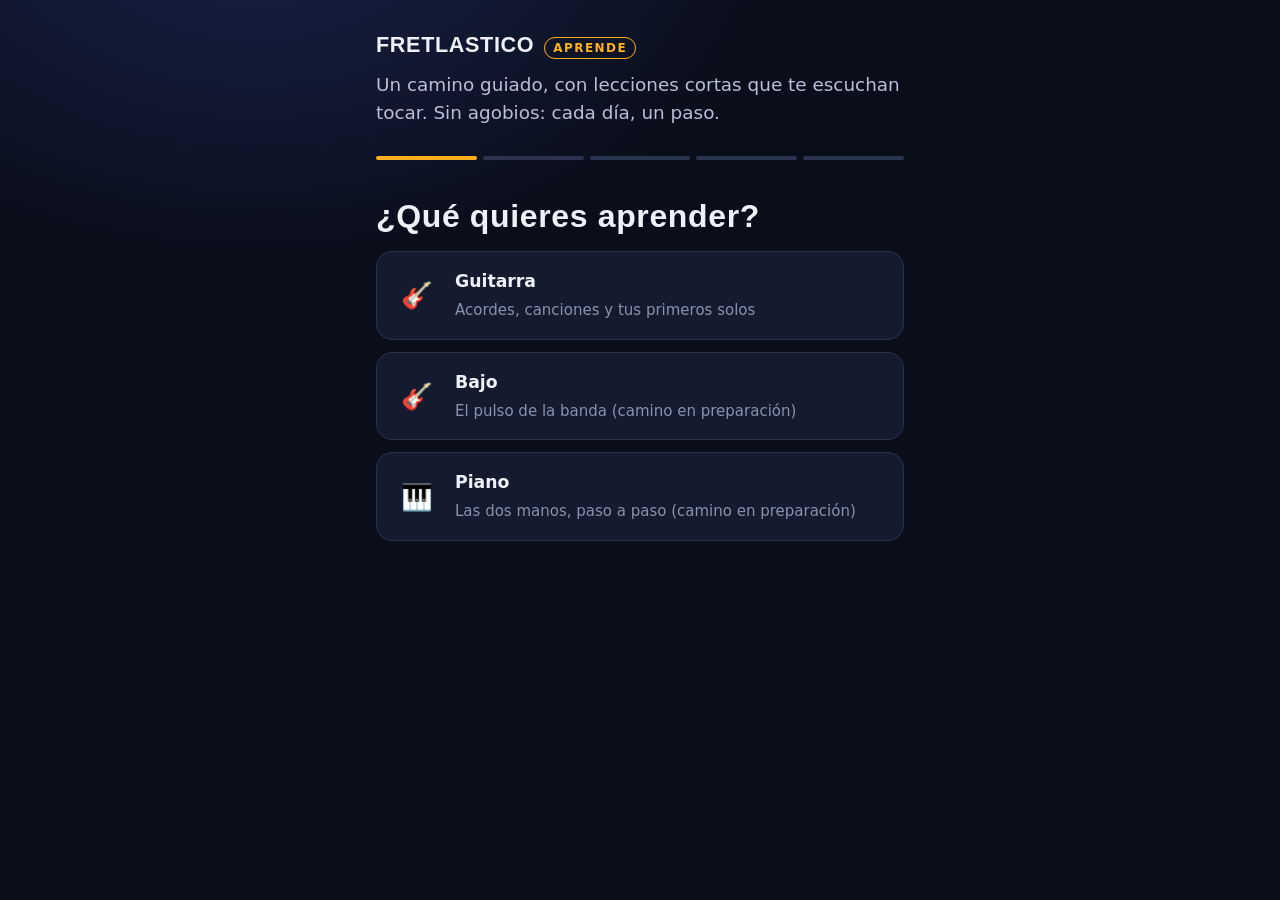
==== aprende/index.html @ ab354a30 "Aprende (prototipo guiado) y Taller fase 1 (interfaz) Aprende (aprende/): camino guiado de guitarra " ====
<!DOCTYPE html>
<html lang="es">
<head>
<meta charset="UTF-8">
<meta name="viewport" content="width=device-width, initial-scale=1, viewport-fit=cover">
<title>Fretlastico Aprende</title>
<meta name="description" content="Aprende guitarra paso a paso con lecciones cortas que te escuchan tocar.">
<meta name="theme-color" content="#0A0E1A">
<meta http-equiv="Content-Security-Policy" content="default-src 'self'; script-src 'self'; style-src 'self' https://fonts.googleapis.com; font-src https://fonts.gstatic.com; img-src 'self' data:; media-src 'self' blob:; connect-src 'self'; base-uri 'none'; form-action 'none'">
<link rel="manifest" href="manifest.webmanifest">
<link rel="icon" href="icono.svg" type="image/svg+xml">
<link rel="preconnect" href="https://fonts.googleapis.com">
<link rel="preconnect" href="https://fonts.gstatic.com" crossorigin>
<link rel="stylesheet" href="https://fonts.googleapis.com/css2?family=Oswald:wght@500;600;700&family=Inter:wght@400;500;600;700&display=swap">
<link rel="stylesheet" href="css/aprende.css">
<script type="module" src="js/app.js"></script>
</head>
<body>
<div id="app"><p class="cargando">Cargando…</p></div>
<div id="aviso-vivo" class="solo-lector" aria-live="polite"></div>
<noscript><p class="cargando">Fretlastico Aprende necesita JavaScript.</p></noscript>
</body>
</html>
---- aprende/css/aprende.css ----
/* Fretlastico Aprende: primero el móvil, con la paleta del Taller y botones grandes. */
:root {
  --fondo: #0A0E1A;
  --fondo-brillo: radial-gradient(900px 600px at 20% -10%, #182248 0%, #0A0E1A 60%);
  --panel: #141B2E;
  --panel-2: #1A2340;
  --borde: #2A3450;
  --tinta: #EDF1F9;
  --tinta-2: #B7C0D8;
  --tinta-3: #8792AC;
  --coral: #FF6B6B;
  --ambar: #FFB020;
  --azul: #5B8CFF;
  --verde: #5FCB8F;
  --madera: #2f333a;
  --metal: #c9c3b6;
  --radio: 16px;
  --titulo: 'Oswald', 'Arial Narrow', sans-serif;
  --texto: 'Inter', system-ui, sans-serif;
}
* { box-sizing: border-box; }
html { -webkit-text-size-adjust: 100%; }
body {
  margin: 0; min-height: 100vh; background: var(--fondo); background-image: var(--fondo-brillo); background-attachment: fixed;
  color: var(--tinta); font: 400 17px/1.55 var(--texto);
}
a { color: var(--azul); }
h1, h2 { font-family: var(--titulo); font-weight: 600; letter-spacing: .02em; line-height: 1.15; margin: 1.2em 0 .5em; }
h1 { font-size: 2rem; } h2 { font-size: 1.4rem; }
h1:focus, h2:focus { outline: none; }
p { margin: .6em 0; }
:focus-visible { outline: 3px solid var(--ambar); outline-offset: 3px; border-radius: 6px; }
.solo-lector { position: absolute; width: 1px; height: 1px; overflow: hidden; clip: rect(0 0 0 0); white-space: nowrap; }
.cargando { text-align: center; margin-top: 40vh; color: var(--tinta-3); }

.pantalla { max-width: 560px; margin: 0 auto; padding: 8px 16px 120px; }
.nota { color: var(--tinta-3); font-size: .92rem; }
.grande { font-size: 1.2rem; }

/* marca */
.marca { display: inline-flex; align-items: baseline; gap: 10px; text-decoration: none; color: var(--tinta); }
.logo { font: 700 1.35rem/1 var(--titulo); letter-spacing: .03em; }
.sello { font: 600 .75rem/1 var(--texto); text-transform: uppercase; letter-spacing: .12em; color: var(--ambar); border: 1px solid currentColor; padding: 4px 8px; border-radius: 99px; }
.cabecera { position: sticky; top: 0; z-index: 5; display: flex; justify-content: space-between; align-items: center;
  padding: 12px 16px; padding-top: max(12px, env(safe-area-inset-top)); background: rgba(10, 14, 26, .85); backdrop-filter: blur(10px); border-bottom: 1px solid var(--borde); }
.icono { display: grid; place-items: center; width: 44px; height: 44px; border-radius: 50%; text-decoration: none; color: var(--tinta); font-size: 1.2rem; background: var(--panel); border: 1px solid var(--borde); }

/* botones */
.boton { display: inline-flex; align-items: center; justify-content: center; gap: 8px; min-height: 52px; padding: 0 22px;
  border: 0; border-radius: 99px; background: linear-gradient(180deg, #FFC14D, var(--ambar)); color: #1b1300;
  font: 700 1rem var(--texto); text-decoration: none; cursor: pointer; transition: transform .1s, filter .2s; }
.boton:active { transform: scale(.97); }
.boton:disabled { background: var(--panel-2); color: var(--tinta-3); cursor: not-allowed; }
.boton.secundario { background: var(--panel); color: var(--tinta); border: 1px solid var(--borde); }
.boton.peligro { background: transparent; color: var(--coral); border: 1px solid var(--coral); }
.boton.latido { animation: latido 1.4s ease-in-out 2; }
@keyframes latido { 50% { transform: scale(1.06); filter: brightness(1.15); } }
.enlace { background: none; border: 0; color: var(--tinta-2); font: 500 .95rem var(--texto); text-decoration: underline; cursor: pointer; padding: 12px 4px; min-height: 44px; }
.acciones { display: flex; flex-wrap: wrap; gap: 10px; align-items: center; margin: 14px 0; }
.redondo { width: 44px; height: 44px; border-radius: 50%; border: 1px solid var(--borde); background: var(--panel); color: var(--tinta); font-size: 1.4rem; cursor: pointer; }

/* bienvenida */
.bienvenida { padding-top: max(32px, env(safe-area-inset-top)); }
.entradilla { font-size: 1.15rem; color: var(--tinta-2); }
.puntos { display: flex; gap: 6px; margin-top: 28px; }
.puntos span { flex: 1; height: 4px; border-radius: 4px; background: var(--borde); }
.puntos span.on { background: var(--ambar); }
.opciones { display: grid; gap: 12px; }
.opcion { display: flex; align-items: center; gap: 16px; width: 100%; text-align: left; padding: 16px 18px; min-height: 76px;
  background: var(--panel); color: var(--tinta); border: 1px solid var(--borde); border-radius: var(--radio); cursor: pointer; font: inherit; }
.opcion:hover, .opcion:focus-visible { border-color: var(--ambar); background: var(--panel-2); }
.opcion .ic { font: 700 1.6rem var(--titulo); width: 44px; text-align: center; flex: none; }
.opcion b { display: block; font-size: 1.08rem; }
.opcion small { color: var(--tinta-3); }

/* inicio */
.resumen { display: grid; grid-template-columns: repeat(3, 1fr); gap: 10px; margin-top: 18px; }
.dato { background: var(--panel); border: 1px solid var(--borde); border-radius: var(--radio); padding: 12px; text-align: center; }
.dato b { display: block; font: 600 1.5rem var(--titulo); }
.dato small { color: var(--tinta-3); font-size: .8rem; }
.tarjeta { display: flex; align-items: center; gap: 14px; padding: 18px; margin: 10px 0; border-radius: var(--radio); text-decoration: none; color: var(--tinta);
  background: var(--panel); border: 1px solid var(--borde); }
.tarjeta.principal { background: linear-gradient(135deg, #22305c, #141B2E); border-color: var(--azul); box-shadow: 0 10px 30px rgba(91, 140, 255, .18); }
.tarjeta .ic { font-size: 2rem; flex: none; }
.tarjeta small { color: var(--ambar); font-weight: 600; text-transform: uppercase; letter-spacing: .08em; font-size: .72rem; }
.tarjeta b { display: block; font: 600 1.25rem var(--titulo); margin: 2px 0; }
.tarjeta .obj { color: var(--tinta-2); font-size: .92rem; }
.tarjeta .flecha { margin-left: auto; width: 44px; height: 44px; flex: none; display: grid; place-items: center; border-radius: 50%; background: var(--ambar); color: #1b1300; }
.camino { list-style: none; padding: 0; margin: 0; position: relative; }
.camino::before { content: ''; position: absolute; left: 21px; top: 20px; bottom: 20px; width: 2px; background: var(--borde); }
.camino li > a, .camino li.proxima { display: flex; gap: 14px; align-items: flex-start; padding: 10px 0; text-decoration: none; color: var(--tinta); position: relative; }
.camino small { display: block; color: var(--tinta-3); font-size: .85rem; }
.hito { flex: none; width: 44px; height: 44px; border-radius: 50%; display: grid; place-items: center; font: 600 1.05rem var(--titulo);
  background: var(--panel); border: 2px solid var(--borde); position: relative; }
.camino .hecha .hito { background: var(--verde); border-color: var(--verde); color: #08210f; }
.camino .actual .hito { border-color: var(--ambar); color: var(--ambar); box-shadow: 0 0 0 5px rgba(255, 176, 32, .15); }
.camino .proxima { opacity: .5; }
.taller { margin-top: 28px; padding: 18px; border-radius: var(--radio); background: var(--panel); border: 1px dashed var(--borde); }
.taller h2 { margin-top: 0; }
.pie { text-align: center; margin: 40px 0 0; font-size: .85rem; }
.pie a { color: var(--tinta-3); }

/* reproductor */
.barra { position: sticky; top: 0; z-index: 5; display: flex; align-items: center; gap: 12px; padding: 10px 16px; padding-top: max(10px, env(safe-area-inset-top));
  background: rgba(10, 14, 26, .9); backdrop-filter: blur(10px); }
.progreso { flex: 1; height: 8px; border-radius: 8px; background: var(--panel-2); overflow: hidden; }
.progreso span { display: block; height: 100%; background: linear-gradient(90deg, var(--azul), var(--verde)); border-radius: 8px; transition: width .3s; }
.contador { color: var(--tinta-3); font-size: .85rem; min-width: 34px; text-align: right; }
.paso h2 { font-size: 1.7rem; margin-top: .6em; }
.navegacion { position: fixed; left: 0; right: 0; bottom: 0; display: flex; justify-content: space-between; align-items: center; gap: 8px;
  padding: 12px 16px; padding-bottom: max(12px, env(safe-area-inset-bottom)); background: rgba(10, 14, 26, .95); border-top: 1px solid var(--borde); }
.navegacion .boton { min-width: 120px; }
.figura { margin: 16px 0; padding: 12px; background: var(--panel); border: 1px solid var(--borde); border-radius: var(--radio); text-align: center; }
.figura figcaption { margin-top: 8px; color: var(--tinta-2); }
.micro { margin: 18px 0; padding: 16px; border-radius: var(--radio); background: rgba(91, 140, 255, .08); border: 1px solid rgba(91, 140, 255, .35); }
.lectura { font-weight: 600; min-height: 1.6em; }
.objetivo-nota { font: 600 1.2rem var(--titulo); color: var(--ambar); text-align: center; }
.celebracion { font-size: 4.5rem; text-align: center; margin-top: 24px; animation: salto .8s ease-out; }
@keyframes salto { 0% { transform: scale(.3) rotate(-20deg); opacity: 0; } 70% { transform: scale(1.15); } }

/* dibujos */
svg { display: block; width: 100%; height: auto; }
.mastil { max-height: 260px; }
.mastil .cuerda, .diagrama .cuerda { stroke: var(--metal); }
.mastil .traste { stroke: #6f6a60; stroke-width: 3; }
.mastil .cejuela, .diagrama .cejuela { stroke: #ede4d3; stroke-width: 7; }
.mastil .marca-traste { fill: #3b414b; }
.mastil .nombre-cuerda { fill: var(--tinta-2); font: 600 14px var(--texto); }
.mastil .num-traste { fill: var(--tinta-3); font: 500 12px var(--texto); }
.punto.objetivo { fill: var(--ambar); stroke: #fff3; stroke-width: 6; }
.punto.hecho { fill: var(--verde); }
.punto.suave { fill: #2a3352; stroke: #4a5680; stroke-width: 1.5; }
.punto-texto { fill: #10131c; font: 700 12px var(--texto); }
.punto.suave + .punto-texto { fill: var(--tinta-2); }
.diagrama { max-width: 240px; margin: 0 auto; }
.diagrama .traste { stroke: #6f6a60; stroke-width: 2; }
.diagrama-titulo { fill: var(--tinta); font: 600 22px var(--titulo); }
.diagrama .dedo { fill: var(--ambar); }
.diagrama .dedo-num { fill: #1b1300; font: 700 15px var(--texto); }
.diagrama .al-aire { fill: none; stroke: var(--tinta); stroke-width: 2; }
.diagrama .muda { fill: var(--coral); font: 700 15px var(--texto); }

/* afinador */
.cuerdas { display: grid; grid-template-columns: repeat(6, 1fr); gap: 6px; margin: 14px 0; }
.cuerda-chip { display: flex; flex-direction: column; align-items: center; padding: 8px 2px; min-height: 60px; border-radius: 12px;
  background: var(--panel); color: var(--tinta); border: 1px solid var(--borde); cursor: pointer; font: inherit; }
.cuerda-chip small { color: var(--tinta-3); font-size: .72rem; }
.cuerda-chip b { font-size: .82rem; }
.cuerda-chip.escuchando { border-color: var(--azul); box-shadow: 0 0 0 3px rgba(91, 140, 255, .25); }
.cuerda-chip.hecha { background: rgba(95, 203, 143, .18); border-color: var(--verde); }
.medidor { position: relative; height: 56px; margin: 16px 0 6px; border-radius: 12px; background: linear-gradient(90deg, #3a1f2b, var(--panel) 40%, var(--panel) 60%, #3a1f2b); overflow: hidden; }
.zona-ok { position: absolute; left: 46%; width: 8%; top: 0; bottom: 0; background: rgba(95, 203, 143, .3); }
.aguja { position: absolute; left: 50%; top: 6px; bottom: 6px; width: 4px; margin-left: -2px; border-radius: 2px; background: var(--ambar); opacity: .25; transition: left .12s, opacity .2s; }

/* acordes y cambios */
.chip-nota { display: inline-block; margin: 2px; padding: 2px 10px; border-radius: 99px; background: var(--panel-2); color: var(--tinta-3); font-size: .85rem; transition: all .15s; }
.chip-nota.on { background: var(--verde); color: #08210f; }
.rasgueos { display: flex; gap: 10px; justify-content: center; margin: 14px 0 6px; }
.rasgueos span { width: 18px; height: 18px; border-radius: 50%; background: var(--panel-2); border: 2px solid var(--borde); }
.rasgueos span.on { background: var(--verde); border-color: var(--verde); }
.escenario { display: grid; grid-template-columns: 1fr auto; align-items: center; gap: 12px; }
.siguiente-acorde { color: var(--tinta-3); font-size: .95rem; text-align: center; }
.siguiente-acorde b { display: block; font: 600 2rem var(--titulo); color: var(--tinta-2); }
.cuenta { display: flex; justify-content: center; gap: 12px; margin: 10px 0; }
.cuenta span { width: 54px; height: 54px; border-radius: 50%; display: grid; place-items: center; font: 600 1.4rem var(--titulo); background: var(--panel); border: 2px solid var(--borde); color: var(--tinta-3); transition: all .08s; }
.cuenta span.on { background: var(--ambar); border-color: var(--ambar); color: #1b1300; transform: scale(1.08); }
.tempo { display: flex; align-items: center; gap: 8px; margin-left: auto; }
.tempo b { font: 600 1.4rem var(--titulo); min-width: 44px; text-align: center; }
.tempo small { color: var(--tinta-3); }

/* ajustes */
.grupo { border: 1px solid var(--borde); border-radius: var(--radio); padding: 14px 16px; margin: 16px 0; }
.grupo legend { padding: 0 6px; color: var(--tinta-2); font-weight: 600; }
.pastilla { min-height: 44px; padding: 0 16px; margin: 4px 4px 4px 0; border-radius: 99px; border: 1px solid var(--borde); background: var(--panel); color: var(--tinta); font: 500 .95rem var(--texto); cursor: pointer; }
.pastilla.activa { background: var(--azul); border-color: var(--azul); color: #fff; }

@media (min-width: 720px) {
  body { font-size: 18px; }
  .navegacion { left: 50%; transform: translateX(-50%); max-width: 560px; border: 1px solid var(--borde); border-bottom: 0; border-radius: 18px 18px 0 0; }
}
@media (prefers-reduced-motion: reduce) {
  *, *::before, *::after { animation: none !important; transition: none !important; }
}
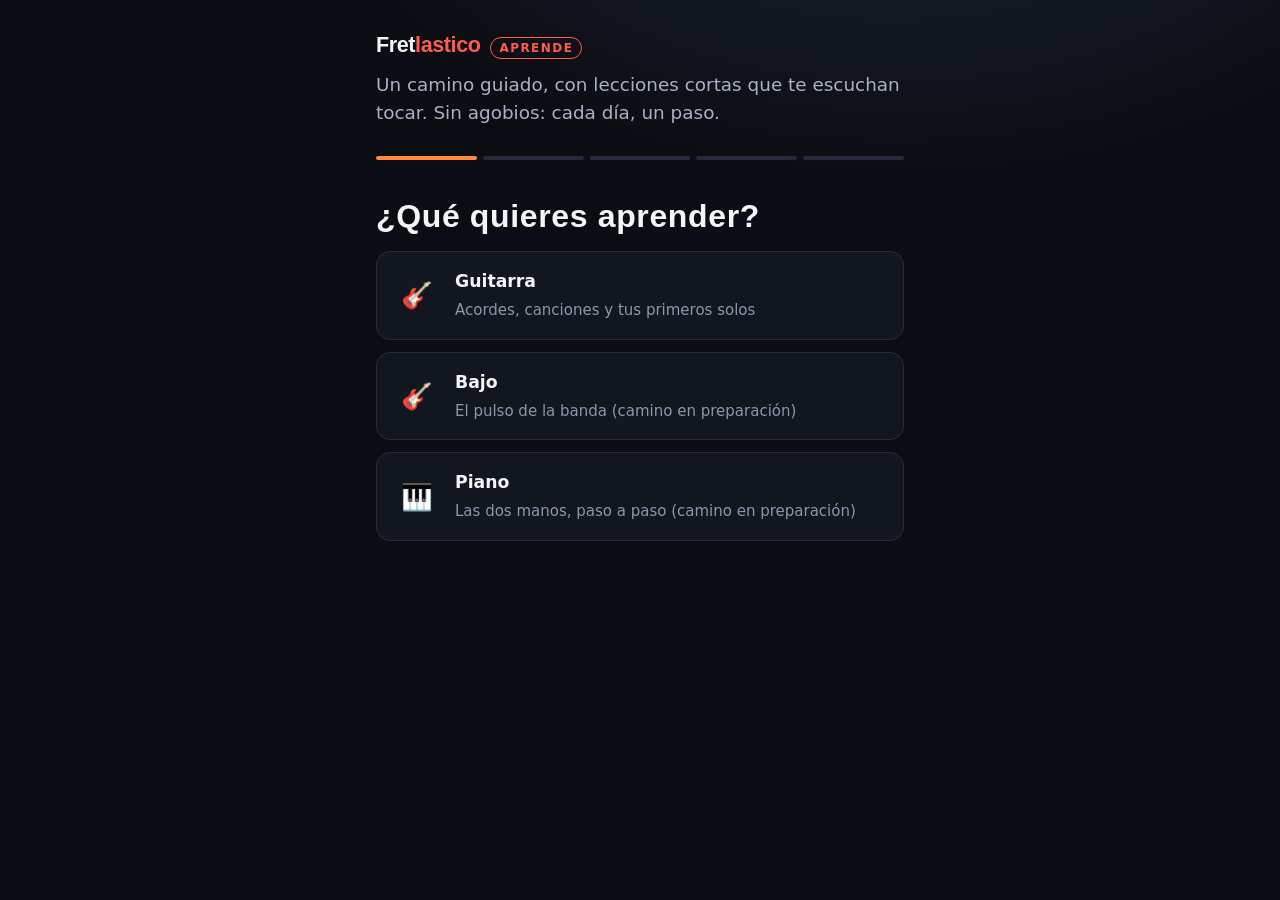
==== commit ea9fbcf4: "Ébano en el panel de práctica, Acordes, Tríadas y Aprende - Panel de práctica: transporte arriba (Re" ====
--- a/aprende/index.html
+++ b/aprende/index.html
@@ -5,13 +5,13 @@
 <meta name="viewport" content="width=device-width, initial-scale=1, viewport-fit=cover">
 <title>Fretlastico Aprende</title>
 <meta name="description" content="Aprende guitarra paso a paso con lecciones cortas que te escuchan tocar.">
-<meta name="theme-color" content="#0A0E1A">
+<meta name="theme-color" content="#0B0D12">
 <meta http-equiv="Content-Security-Policy" content="default-src 'self'; script-src 'self'; style-src 'self' https://fonts.googleapis.com; font-src https://fonts.gstatic.com; img-src 'self' data:; media-src 'self' blob:; connect-src 'self'; base-uri 'none'; form-action 'none'">
 <link rel="manifest" href="manifest.webmanifest">
 <link rel="icon" href="icono.svg" type="image/svg+xml">
 <link rel="preconnect" href="https://fonts.googleapis.com">
 <link rel="preconnect" href="https://fonts.gstatic.com" crossorigin>
-<link rel="stylesheet" href="https://fonts.googleapis.com/css2?family=Oswald:wght@500;600;700&family=Inter:wght@400;500;600;700&display=swap">
+<link rel="stylesheet" href="https://fonts.googleapis.com/css2?family=Space+Grotesk:wght@500;600;700&family=Inter:wght@400;500;600;700&display=swap">
 <link rel="stylesheet" href="css/aprende.css">
 <script type="module" src="js/app.js"></script>
 </head>
--- a/aprende/css/aprende.css
+++ b/aprende/css/aprende.css
@@ -1,21 +1,23 @@
 /* Fretlastico Aprende: primero el móvil, con la paleta del Taller y botones grandes. */
 :root {
-  --fondo: #0A0E1A;
-  --fondo-brillo: radial-gradient(900px 600px at 20% -10%, #182248 0%, #0A0E1A 60%);
-  --panel: #141B2E;
-  --panel-2: #1A2340;
-  --borde: #2A3450;
-  --tinta: #EDF1F9;
-  --tinta-2: #B7C0D8;
-  --tinta-3: #8792AC;
-  --coral: #FF6B6B;
-  --ambar: #FFB020;
-  --azul: #5B8CFF;
-  --verde: #5FCB8F;
-  --madera: #2f333a;
-  --metal: #c9c3b6;
-  --radio: 16px;
-  --titulo: 'Oswald', 'Arial Narrow', sans-serif;
+  /* paleta Ébano, la misma del Taller */
+  --fondo: #0B0D12;
+  --fondo-brillo: radial-gradient(1000px 600px at 70% -20%, #1b2233 0%, #0B0D12 60%);
+  --panel: #12161F;
+  --panel-2: #181D29;
+  --borde: #252B3A;
+  --tinta: #F2F4F8;
+  --tinta-2: #A9B1C4;
+  --tinta-3: #8D96AB;
+  --coral: #FF5A4E;
+  --ambar: #FF8A3D;
+  --azul: #7C9BFF;
+  --verde: #3CC8B4;
+  --tercera: #FFB347;
+  --madera: #17130F;
+  --metal: #d9dde3;
+  --radio: 14px;
+  --titulo: 'Space Grotesk', 'Inter', sans-serif;
   --texto: 'Inter', system-ui, sans-serif;
 }
 * { box-sizing: border-box; }
@@ -39,19 +41,20 @@
 
 /* marca */
 .marca { display: inline-flex; align-items: baseline; gap: 10px; text-decoration: none; color: var(--tinta); }
-.logo { font: 700 1.35rem/1 var(--titulo); letter-spacing: .03em; }
-.sello { font: 600 .75rem/1 var(--texto); text-transform: uppercase; letter-spacing: .12em; color: var(--ambar); border: 1px solid currentColor; padding: 4px 8px; border-radius: 99px; }
+.logo { font: 700 1.35rem/1 var(--titulo); letter-spacing: -.02em; text-transform: none; }
+.logo b { color: var(--coral); font-weight: 700; }
+.sello { font: 600 .75rem/1 var(--texto); text-transform: uppercase; letter-spacing: .12em; color: var(--coral); border: 1px solid currentColor; padding: 4px 8px; border-radius: 99px; }
 .cabecera { position: sticky; top: 0; z-index: 5; display: flex; justify-content: space-between; align-items: center;
   padding: 12px 16px; padding-top: max(12px, env(safe-area-inset-top)); background: rgba(10, 14, 26, .85); backdrop-filter: blur(10px); border-bottom: 1px solid var(--borde); }
 .icono { display: grid; place-items: center; width: 44px; height: 44px; border-radius: 50%; text-decoration: none; color: var(--tinta); font-size: 1.2rem; background: var(--panel); border: 1px solid var(--borde); }
 
 /* botones */
 .boton { display: inline-flex; align-items: center; justify-content: center; gap: 8px; min-height: 52px; padding: 0 22px;
-  border: 0; border-radius: 99px; background: linear-gradient(180deg, #FFC14D, var(--ambar)); color: #1b1300;
-  font: 700 1rem var(--texto); text-decoration: none; cursor: pointer; transition: transform .1s, filter .2s; }
+  border: 0; border-radius: 12px; background: var(--ambar); color: #1a0e04; box-shadow: 0 10px 24px -10px rgba(255,138,61,.7);
+  font: 700 1rem var(--titulo); text-decoration: none; cursor: pointer; transition: transform .1s, filter .2s; }
 .boton:active { transform: scale(.97); }
-.boton:disabled { background: var(--panel-2); color: var(--tinta-3); cursor: not-allowed; }
-.boton.secundario { background: var(--panel); color: var(--tinta); border: 1px solid var(--borde); }
+.boton:disabled { background: var(--panel-2); color: var(--tinta-3); cursor: not-allowed; box-shadow: none; }
+.boton.secundario { background: var(--panel); color: var(--tinta); border: 1px solid var(--borde); box-shadow: none; }
 .boton.peligro { background: transparent; color: var(--coral); border: 1px solid var(--coral); }
 .boton.latido { animation: latido 1.4s ease-in-out 2; }
 @keyframes latido { 50% { transform: scale(1.06); filter: brightness(1.15); } }
@@ -80,7 +83,7 @@
 .dato small { color: var(--tinta-3); font-size: .8rem; }
 .tarjeta { display: flex; align-items: center; gap: 14px; padding: 18px; margin: 10px 0; border-radius: var(--radio); text-decoration: none; color: var(--tinta);
   background: var(--panel); border: 1px solid var(--borde); }
-.tarjeta.principal { background: linear-gradient(135deg, #22305c, #141B2E); border-color: var(--azul); box-shadow: 0 10px 30px rgba(91, 140, 255, .18); }
+.tarjeta.principal { background: linear-gradient(135deg, #1d2333, #12161F); border-color: #3a4256; box-shadow: 0 20px 50px -24px rgba(0,0,0,.85); }
 .tarjeta .ic { font-size: 2rem; flex: none; }
 .tarjeta small { color: var(--ambar); font-weight: 600; text-transform: uppercase; letter-spacing: .08em; font-size: .72rem; }
 .tarjeta b { display: block; font: 600 1.25rem var(--titulo); margin: 2px 0; }
@@ -93,7 +96,7 @@
 .hito { flex: none; width: 44px; height: 44px; border-radius: 50%; display: grid; place-items: center; font: 600 1.05rem var(--titulo);
   background: var(--panel); border: 2px solid var(--borde); position: relative; }
 .camino .hecha .hito { background: var(--verde); border-color: var(--verde); color: #08210f; }
-.camino .actual .hito { border-color: var(--ambar); color: var(--ambar); box-shadow: 0 0 0 5px rgba(255, 176, 32, .15); }
+.camino .actual .hito { border-color: var(--coral); color: var(--coral); box-shadow: 0 0 0 5px rgba(255, 90, 78, .15); }
 .camino .proxima { opacity: .5; }
 .taller { margin-top: 28px; padding: 18px; border-radius: var(--radio); background: var(--panel); border: 1px dashed var(--borde); }
 .taller h2 { margin-top: 0; }
@@ -104,7 +107,7 @@
 .barra { position: sticky; top: 0; z-index: 5; display: flex; align-items: center; gap: 12px; padding: 10px 16px; padding-top: max(10px, env(safe-area-inset-top));
   background: rgba(10, 14, 26, .9); backdrop-filter: blur(10px); }
 .progreso { flex: 1; height: 8px; border-radius: 8px; background: var(--panel-2); overflow: hidden; }
-.progreso span { display: block; height: 100%; background: linear-gradient(90deg, var(--azul), var(--verde)); border-radius: 8px; transition: width .3s; }
+.progreso span { display: block; height: 100%; background: linear-gradient(90deg, var(--ambar), var(--tercera)); border-radius: 8px; transition: width .3s; }
 .contador { color: var(--tinta-3); font-size: .85rem; min-width: 34px; text-align: right; }
 .paso h2 { font-size: 1.7rem; margin-top: .6em; }
 .navegacion { position: fixed; left: 0; right: 0; bottom: 0; display: flex; justify-content: space-between; align-items: center; gap: 8px;
@@ -122,20 +125,24 @@
 svg { display: block; width: 100%; height: auto; }
 .mastil { max-height: 260px; }
 .mastil .cuerda, .diagrama .cuerda { stroke: var(--metal); }
-.mastil .traste { stroke: #6f6a60; stroke-width: 3; }
-.mastil .cejuela, .diagrama .cejuela { stroke: #ede4d3; stroke-width: 7; }
-.mastil .marca-traste { fill: #3b414b; }
+.mastil { background: var(--madera); border-radius: 8px; }
+.mastil .traste { stroke: #b9bec6; stroke-width: 4; }
+.mastil .cejuela, .diagrama .cejuela { stroke: #E8E0CF; stroke-width: 8; }
+.mastil .marca-traste { fill: #c9d2d6; opacity: .8; }
 .mastil .nombre-cuerda { fill: var(--tinta-2); font: 600 14px var(--texto); }
 .mastil .num-traste { fill: var(--tinta-3); font: 500 12px var(--texto); }
-.punto.objetivo { fill: var(--ambar); stroke: #fff3; stroke-width: 6; }
+.punto.objetivo { fill: var(--coral); stroke: rgba(255,90,78,.3); stroke-width: 7; }
 .punto.hecho { fill: var(--verde); }
-.punto.suave { fill: #2a3352; stroke: #4a5680; stroke-width: 1.5; }
+.punto.suave { fill: #8B95AE; stroke: rgba(0,0,0,.3); stroke-width: 1; }
 .punto-texto { fill: #10131c; font: 700 12px var(--texto); }
-.punto.suave + .punto-texto { fill: var(--tinta-2); }
+.punto.objetivo + .punto-texto { fill: #fff; }
 .diagrama { max-width: 240px; margin: 0 auto; }
-.diagrama .traste { stroke: #6f6a60; stroke-width: 2; }
+.diagrama { background: var(--madera); border-radius: 8px; }
+.diagrama .traste { stroke: #b9bec6; stroke-width: 2.5; }
 .diagrama-titulo { fill: var(--tinta); font: 600 22px var(--titulo); }
-.diagrama .dedo { fill: var(--ambar); }
+.diagrama .dedo { fill: var(--tercera); }
+.diagrama .dedo.tonica { fill: var(--coral); } .diagrama .dedo-num.tonica { fill: #fff; }
+.diagrama .dedo.tercera { fill: var(--tercera); } .diagrama .dedo.quinta { fill: var(--verde); }
 .diagrama .dedo-num { fill: #1b1300; font: 700 15px var(--texto); }
 .diagrama .al-aire { fill: none; stroke: var(--tinta); stroke-width: 2; }
 .diagrama .muda { fill: var(--coral); font: 700 15px var(--texto); }
@@ -163,7 +170,7 @@
 .siguiente-acorde b { display: block; font: 600 2rem var(--titulo); color: var(--tinta-2); }
 .cuenta { display: flex; justify-content: center; gap: 12px; margin: 10px 0; }
 .cuenta span { width: 54px; height: 54px; border-radius: 50%; display: grid; place-items: center; font: 600 1.4rem var(--titulo); background: var(--panel); border: 2px solid var(--borde); color: var(--tinta-3); transition: all .08s; }
-.cuenta span.on { background: var(--ambar); border-color: var(--ambar); color: #1b1300; transform: scale(1.08); }
+.cuenta span.on { background: var(--tinta); border-color: var(--tinta); color: var(--fondo); transform: scale(1.08); }
 .tempo { display: flex; align-items: center; gap: 8px; margin-left: auto; }
 .tempo b { font: 600 1.4rem var(--titulo); min-width: 44px; text-align: center; }
 .tempo small { color: var(--tinta-3); }
@@ -172,7 +179,7 @@
 .grupo { border: 1px solid var(--borde); border-radius: var(--radio); padding: 14px 16px; margin: 16px 0; }
 .grupo legend { padding: 0 6px; color: var(--tinta-2); font-weight: 600; }
 .pastilla { min-height: 44px; padding: 0 16px; margin: 4px 4px 4px 0; border-radius: 99px; border: 1px solid var(--borde); background: var(--panel); color: var(--tinta); font: 500 .95rem var(--texto); cursor: pointer; }
-.pastilla.activa { background: var(--azul); border-color: var(--azul); color: #fff; }
+.pastilla.activa { background: var(--tinta); border-color: var(--tinta); color: var(--fondo); }
 
 @media (min-width: 720px) {
   body { font-size: 18px; }
